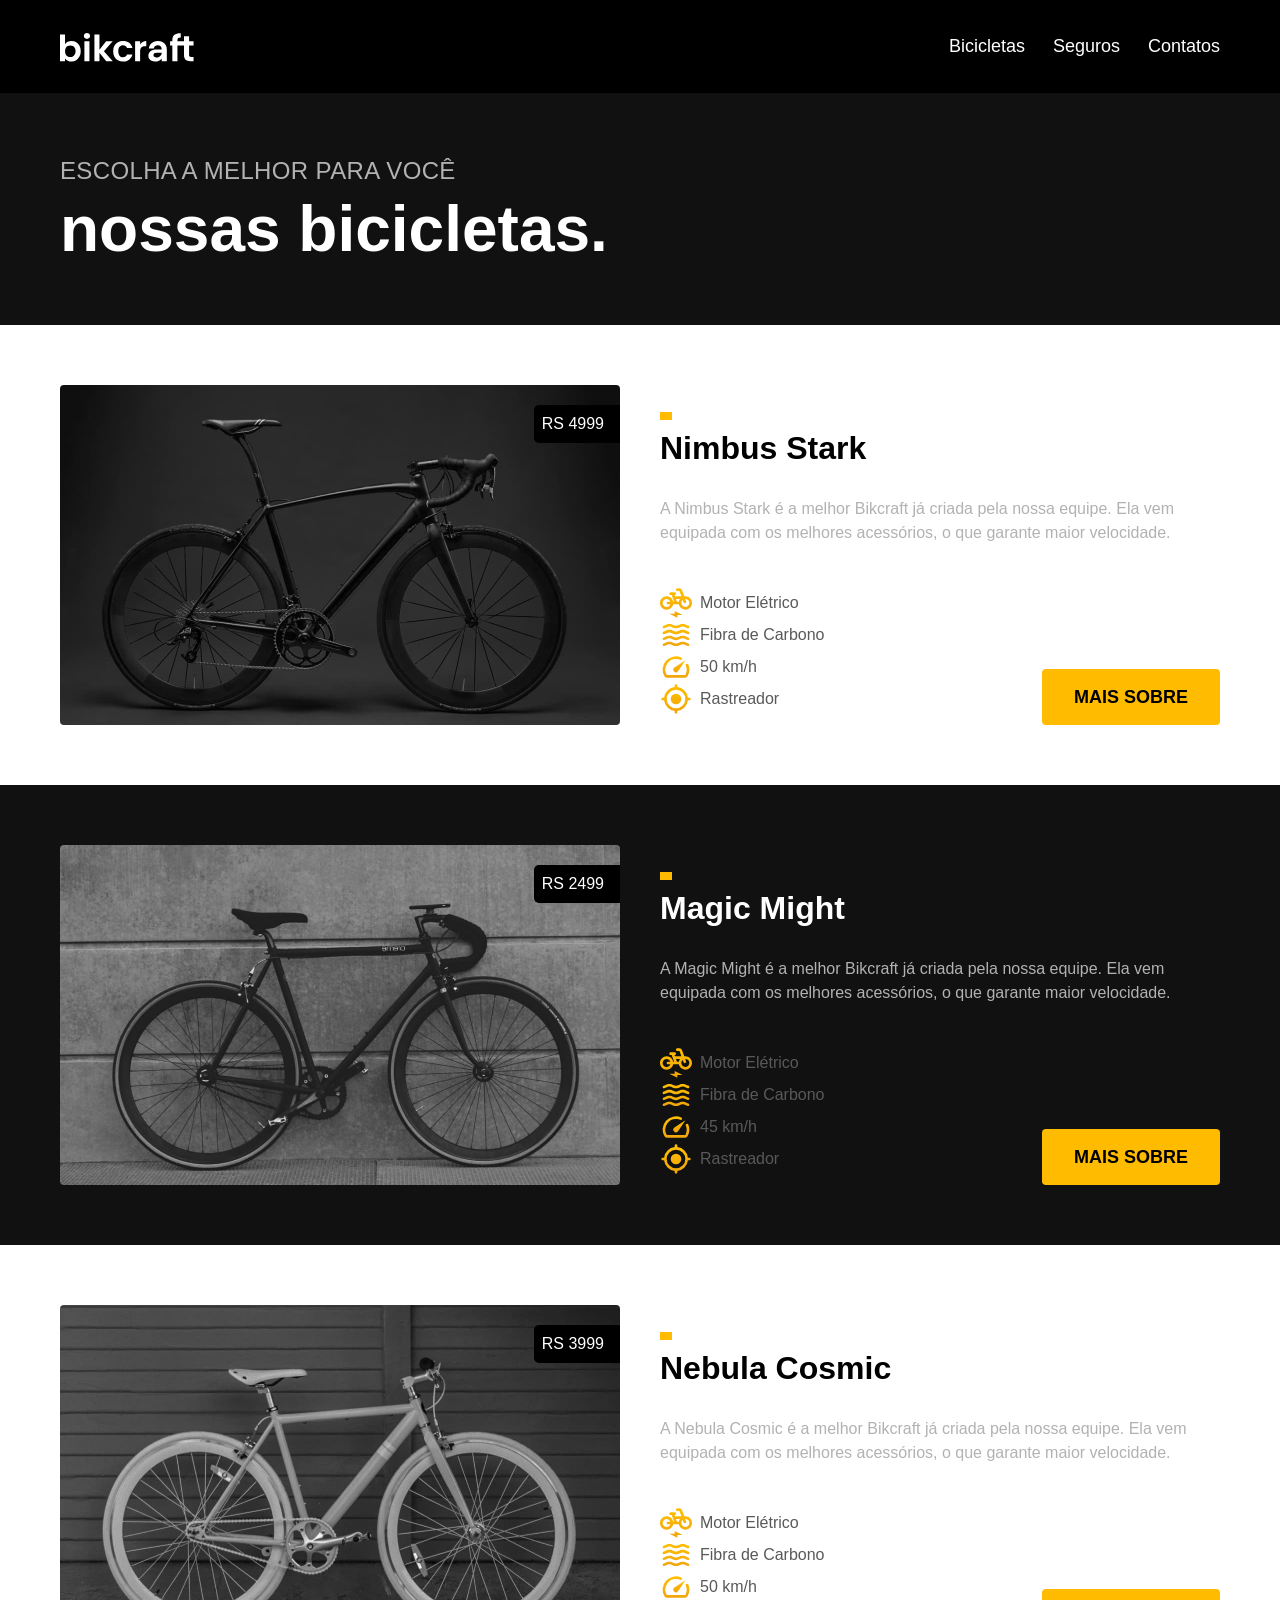
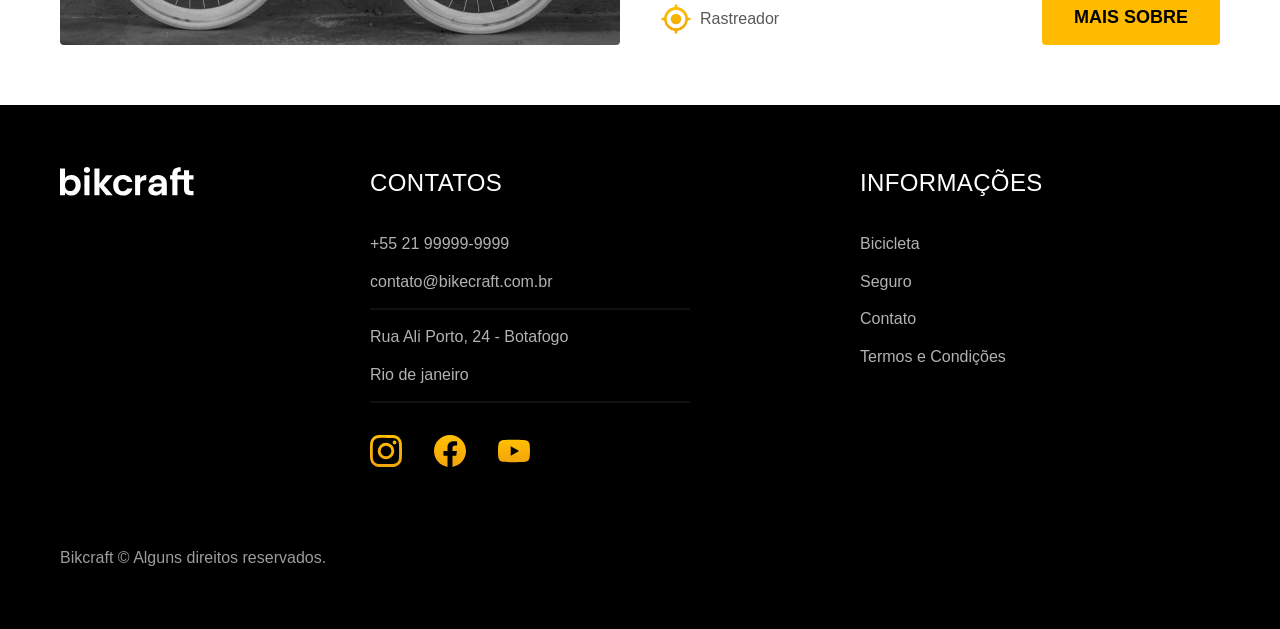
==== bicicletas.html @ 2e58175d "A parte de bicicletas está quase pronto." ====
<!DOCTYPE html>
<html lang="pt-BR">

<head>
    <meta charset="UTF-8">
    <meta name="viewport" content="width=device-width, initial-scale=1.0">
    <title>Bicicletas | Bikecraft</title>
    <meta name="description" content="Bicicletas elétricas de alta precisão e qualidade,  feitas sob medida para o client. Explore o mundo na sua velocidade com a Bikcraft">

    <!-- CSS -->
    <link rel="stylesheet" href="/css/styles.css">

    <!-- Google Fonts -->

    <!-- <link rel="preconnect" href="https://fonts.googleapis.com">
    <link rel="preconnect" href="https://fonts.gstatic.com" crossorigin>
    <link rel="preconnect" href="https://fonts.googleapis.com">
    <link rel="preconnect" href="https://fonts.gstatic.com" crossorigin>
    <link rel="preconnect" href="https://fonts.googleapis.com">
    <link rel="preconnect" href="https://fonts.gstatic.com" crossorigin>
    <link href="https://fonts.googleapis.com/css2?family=Poppins:ital,wght@400;0,600;0&family=Roboto:ital,wght@400;0,500;0&display=swap" rel="stylesheet"> -->

</head>

<!-- Menu -->

<body id="bicicletas">
    <header class="header-bg">
        <div class="header">
            <a href="/index.html">
                <img src="/img/bikcraft.svg" alt="Bikecraft">
            </a>
            <nav aria-label="primaria" font-1-m cor-0>
                <ul class="header-menu">
                    <li><a href="/bicicletas.html">Bicicletas</a></li>
                    <li><a href="/seguros.html">Seguros</a></li>
                    <li><a href="/contatos.html">Contatos</a></li>
                </ul>
            </nav>
        </div>
    </header>

    <!-- Bicicletas -->

    <main>
        <div class="titulo">
            <div class="titulo-container">
                <p class="font-2-l-b cor-5">Escolha a melhor para você</p>
                <h1 class="font-1-xxl cor-0">nossas bicicletas<span>.</span></h1>
            </div>
        </div>

        <!-- Nimbus -->

        <div class="bicicletas-principal">
            <div class="bicicletas container">
                <div class="imagens">
                    <img src="./img/bicicletas/nimbus.jpg" alt="Bicicleta Nimbus">
                    <span class="font-2-m cor-0">RS 4999</span>
                </div>
                <div class="bicicletas-conteudos">
                    <h2 class="font-1-xl">Nimbus Stark</h2>
                    <p class="font-2-s cor-5">A Nimbus Stark é a melhor Bikcraft já criada pela nossa equipe. Ela vem equipada com os melhores acessórios, o que garante maior velocidade.</p>
                    <ul class="font-1-m cor-8">
                        <li><img src="./img/icones/eletrica.svg" alt="eletrica">Motor Elétrico</li>
                        <li><img src="./img/icones/carbono.svg" alt="carbono">Fibra de Carbono</li>
                        <li><img src="./img/icones/velocidade.svg" alt="velocidade">50 km/h</li>
                        <li><img src="./img/icones/rastreador.svg" alt="rastreador">Rastreador</li>
                    </ul>
                    <a class="botao seta" href="./bicicletas/nimbus.html">Mais sobre</a>
                </div>
            </div>
        </div>

        <!-- Magic Might -->

        <div class="bicicletas-principal">
            <div class="bicicletas container">
                <div class="imagens">
                    <img src="./img/bicicletas/magic.jpg" alt="Bicicleta Nimbus">
                    <span class="font-2-m cor-0">RS 2499</span>
                </div>
                <div class="bicicletas-conteudos">
                    <h2 class="font-1-xl cor-0">Magic Might</h2>
                    <p class="font-2-s cor-5">A Magic Might é a melhor Bikcraft já criada pela nossa equipe. Ela vem equipada com os melhores acessórios, o que garante maior velocidade.</p>
                    <ul class="font-1-m cor-8">
                        <li><img src="./img/icones/eletrica.svg" alt="eletrica">Motor Elétrico</li>
                        <li><img src="./img/icones/carbono.svg" alt="carbono">Fibra de Carbono</li>
                        <li><img src="./img/icones/velocidade.svg" alt="velocidade">45 km/h</li>
                        <li><img src="./img/icones/rastreador.svg" alt="rastreador">Rastreador</li>
                    </ul>
                    <a class="botao seta" href="./bicicletas/magic.html">Mais sobre</a>
                </div>
            </div>
        </div>

        <!-- Nebula Cosmic -->

        <div class="bicicletas-principal">
            <div class="bicicletas container">
                <div class="imagens">
                    <img src="./img/bicicletas/nebula.jpg" alt="Bicicleta Nimbus">
                    <span class="font-2-m cor-0">RS 3999</span>
                </div>
                <div class="bicicletas-conteudos">
                    <h2 class="font-1-xl">Nebula Cosmic</h2>
                    <p class="font-2-s cor-5">A Nebula Cosmic é a melhor Bikcraft já criada pela nossa equipe. Ela vem equipada com os melhores acessórios, o que garante maior velocidade.</p>
                    <ul class="font-1-m cor-8">
                        <li><img src="./img/icones/eletrica.svg" alt="eletrica">Motor Elétrico</li>
                        <li><img src="./img/icones/carbono.svg" alt="carbono">Fibra de Carbono</li>
                        <li><img src="./img/icones/velocidade.svg" alt="velocidade">50 km/h</li>
                        <li><img src="./img/icones/rastreador.svg" alt="rastreador">Rastreador</li>
                    </ul>
                    <a class="botao seta" href="./bicicletas/nebula.html">Mais sobre</a>
                </div>
            </div>
        </div>
    </main>

    <!-- Footer -->

    <footer class="footer">
        <div class="footer-container">
            <img src="./img/bikcraft.svg" alt="Bikecraft">
            <div class="contato">
                <h3 class="font-2-l-b cor-0">Contatos</h3>
                <nav>
                    <ul class="font-2-m cor-5">
                        <li><a href="tel:+5521999999999">+55 21 99999-9999</a></li>
                        <li><a href="mailto:contato@bikecraft.com.br">contato@bikecraft.com.br</a></li>
                        <li>Rua Ali Porto, 24 - Botafogo</li>
                        <li>Rio de janeiro</li>
                    </ul>
                </nav>
                <div class="redes">
                    <a href="./">
                        <img src="./img/redes/instagram-p.svg" alt="instagramn">
                    </a>
                    <a href="./">
                        <img src="./img/redes/facebook-p.svg" alt="instagramn">
                    </a>
                    <a href="./">
                        <img src="./img/redes/youtube-p.svg" alt="instagramn">
                    </a>
                </div>
            </div>
            <div class="informacao">
                <h3 class="font-2-l-b cor-0">Informações</h3>
                <nav>
                    <ul class="font-1-m cor-5">
                        <li><a href="./bicicletas.html">Bicicleta</a></li>
                        <li><a href="./seguro.html">Seguro</a></li>
                        <li><a href="./contatos.html">Contato</a></li>
                        <li><a href="./termos.html">Termos e Condições</a></li>
                    </ul>
                </nav>
            </div>
            <p class="footer-copy font-2-m cor-6">Bikcraft © Alguns direitos reservados.</p>
        </div>
    </footer>

</body>
---- css/styles.css ----
/* Home */
@import "/css/global/home/global.css";
@import "/css/global//home/header.css";
@import "/css/global/home/introducao.css";
@import "/css/global/home/tipografia.css";
@import "/css/global/home/cores.css";
@import "/css/global/home/bicicletas-listas.css";
@import "/css/global/home/tecnologia.css";
@import "/css/global/home/parceiros.css";
@import "/css/global/home/depoimente.css";
@import "/css/global/home/seguro.css";
@import "/css/global/home/footer.css";

/* Termos */
@import "/css/global/termos/titulo.css";

/* Bicicletas */
@import "/css/global/bicicletas/bicicletas.css";
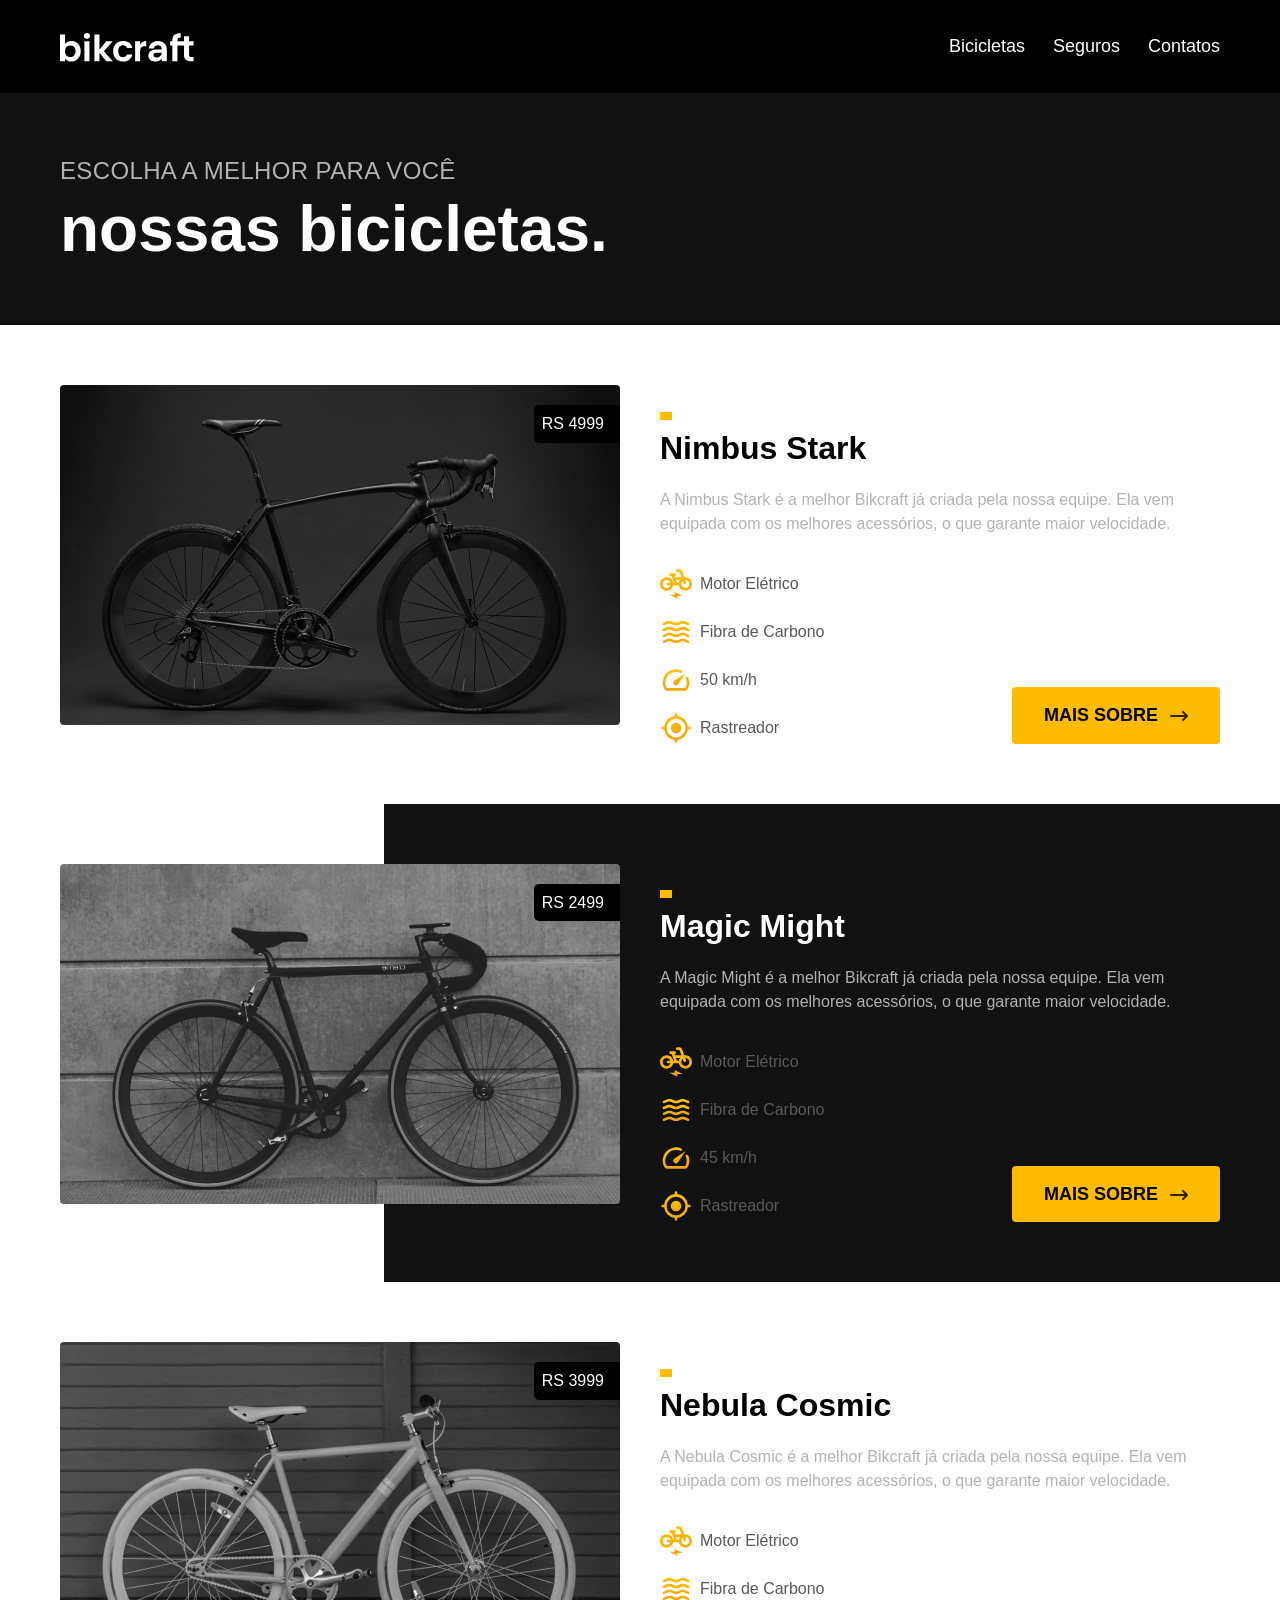
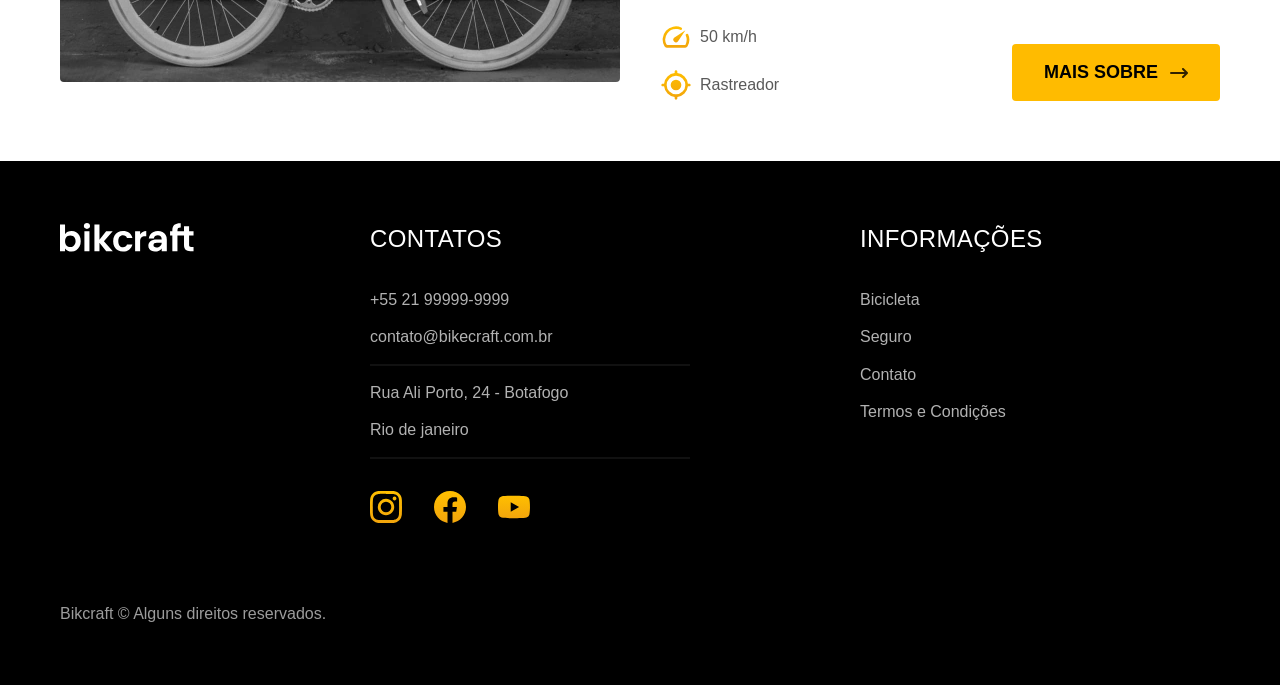
==== commit c34f7f4e: "Corrigo erros da imagem e css." ====
--- a/bicicletas.html
+++ b/bicicletas.html
@@ -55,19 +55,19 @@
         <div class="bicicletas-principal">
             <div class="bicicletas container">
                 <div class="imagens">
-                    <img src="./img/bicicletas/nimbus.jpg" alt="Bicicleta Nimbus">
+                    <img src="img/bicicletas/nimbus.jpg" alt="Bicicleta Nimbus">
                     <span class="font-2-m cor-0">RS 4999</span>
                 </div>
                 <div class="bicicletas-conteudos">
                     <h2 class="font-1-xl">Nimbus Stark</h2>
                     <p class="font-2-s cor-5">A Nimbus Stark é a melhor Bikcraft já criada pela nossa equipe. Ela vem equipada com os melhores acessórios, o que garante maior velocidade.</p>
                     <ul class="font-1-m cor-8">
-                        <li><img src="./img/icones/eletrica.svg" alt="eletrica">Motor Elétrico</li>
-                        <li><img src="./img/icones/carbono.svg" alt="carbono">Fibra de Carbono</li>
-                        <li><img src="./img/icones/velocidade.svg" alt="velocidade">50 km/h</li>
-                        <li><img src="./img/icones/rastreador.svg" alt="rastreador">Rastreador</li>
+                        <li><img src="img/icones/eletrica.svg" alt="eletrica">Motor Elétrico</li>
+                        <li><img src="img/icones/carbono.svg" alt="carbono">Fibra de Carbono</li>
+                        <li><img src="img/icones/velocidade.svg" alt="velocidade">50 km/h</li>
+                        <li><img src="img/icones/rastreador.svg" alt="rastreador">Rastreador</li>
                     </ul>
-                    <a class="botao seta" href="./bicicletas/nimbus.html">Mais sobre</a>
+                    <a class="botao seta" href="bicicletas/nimbus.html">Mais sobre</a>
                 </div>
             </div>
         </div>
@@ -77,19 +77,19 @@
         <div class="bicicletas-principal">
             <div class="bicicletas container">
                 <div class="imagens">
-                    <img src="./img/bicicletas/magic.jpg" alt="Bicicleta Nimbus">
+                    <img src="img/bicicletas/magic.jpg" alt="Bicicleta Nimbus">
                     <span class="font-2-m cor-0">RS 2499</span>
                 </div>
                 <div class="bicicletas-conteudos">
                     <h2 class="font-1-xl cor-0">Magic Might</h2>
                     <p class="font-2-s cor-5">A Magic Might é a melhor Bikcraft já criada pela nossa equipe. Ela vem equipada com os melhores acessórios, o que garante maior velocidade.</p>
                     <ul class="font-1-m cor-8">
-                        <li><img src="./img/icones/eletrica.svg" alt="eletrica">Motor Elétrico</li>
-                        <li><img src="./img/icones/carbono.svg" alt="carbono">Fibra de Carbono</li>
-                        <li><img src="./img/icones/velocidade.svg" alt="velocidade">45 km/h</li>
-                        <li><img src="./img/icones/rastreador.svg" alt="rastreador">Rastreador</li>
+                        <li><img src="img/icones/eletrica.svg" alt="eletrica">Motor Elétrico</li>
+                        <li><img src="img/icones/carbono.svg" alt="carbono">Fibra de Carbono</li>
+                        <li><img src="img/icones/velocidade.svg" alt="velocidade">45 km/h</li>
+                        <li><img src="img/icones/rastreador.svg" alt="rastreador">Rastreador</li>
                     </ul>
-                    <a class="botao seta" href="./bicicletas/magic.html">Mais sobre</a>
+                    <a class="botao seta" href="bicicletas/magic.html">Mais sobre</a>
                 </div>
             </div>
         </div>
@@ -99,19 +99,19 @@
         <div class="bicicletas-principal">
             <div class="bicicletas container">
                 <div class="imagens">
-                    <img src="./img/bicicletas/nebula.jpg" alt="Bicicleta Nimbus">
+                    <img src="img/bicicletas/nebula.jpg" alt="Bicicleta Nimbus">
                     <span class="font-2-m cor-0">RS 3999</span>
                 </div>
                 <div class="bicicletas-conteudos">
                     <h2 class="font-1-xl">Nebula Cosmic</h2>
                     <p class="font-2-s cor-5">A Nebula Cosmic é a melhor Bikcraft já criada pela nossa equipe. Ela vem equipada com os melhores acessórios, o que garante maior velocidade.</p>
                     <ul class="font-1-m cor-8">
-                        <li><img src="./img/icones/eletrica.svg" alt="eletrica">Motor Elétrico</li>
-                        <li><img src="./img/icones/carbono.svg" alt="carbono">Fibra de Carbono</li>
-                        <li><img src="./img/icones/velocidade.svg" alt="velocidade">50 km/h</li>
-                        <li><img src="./img/icones/rastreador.svg" alt="rastreador">Rastreador</li>
+                        <li><img src="img/icones/eletrica.svg" alt="eletrica">Motor Elétrico</li>
+                        <li><img src="img/icones/carbono.svg" alt="carbono">Fibra de Carbono</li>
+                        <li><img src="img/icones/velocidade.svg" alt="velocidade">50 km/h</li>
+                        <li><img src="img/icones/rastreador.svg" alt="rastreador">Rastreador</li>
                     </ul>
-                    <a class="botao seta" href="./bicicletas/nebula.html">Mais sobre</a>
+                    <a class="botao seta" href="bicicletas/nebula.html">Mais sobre</a>
                 </div>
             </div>
         </div>
@@ -121,7 +121,7 @@
 
     <footer class="footer">
         <div class="footer-container">
-            <img src="./img/bikcraft.svg" alt="Bikecraft">
+            <img src="img/bikcraft.svg" alt="Bikecraft">
             <div class="contato">
                 <h3 class="font-2-l-b cor-0">Contatos</h3>
                 <nav>
@@ -134,13 +134,13 @@
                 </nav>
                 <div class="redes">
                     <a href="./">
-                        <img src="./img/redes/instagram-p.svg" alt="instagramn">
+                        <img src="img/redes/instagram-p.svg" alt="instagramn">
                     </a>
                     <a href="./">
-                        <img src="./img/redes/facebook-p.svg" alt="instagramn">
+                        <img src="img/redes/facebook-p.svg" alt="instagramn">
                     </a>
                     <a href="./">
-                        <img src="./img/redes/youtube-p.svg" alt="instagramn">
+                        <img src="img/redes/youtube-p.svg" alt="instagramn">
                     </a>
                 </div>
             </div>
@@ -148,10 +148,10 @@
                 <h3 class="font-2-l-b cor-0">Informações</h3>
                 <nav>
                     <ul class="font-1-m cor-5">
-                        <li><a href="./bicicletas.html">Bicicleta</a></li>
-                        <li><a href="./seguro.html">Seguro</a></li>
-                        <li><a href="./contatos.html">Contato</a></li>
-                        <li><a href="./termos.html">Termos e Condições</a></li>
+                        <li><a href="bicicletas.html">Bicicleta</a></li>
+                        <li><a href="seguro.html">Seguro</a></li>
+                        <li><a href="contatos.html">Contato</a></li>
+                        <li><a href="termos.html">Termos e Condições</a></li>
                     </ul>
                 </nav>
             </div>
